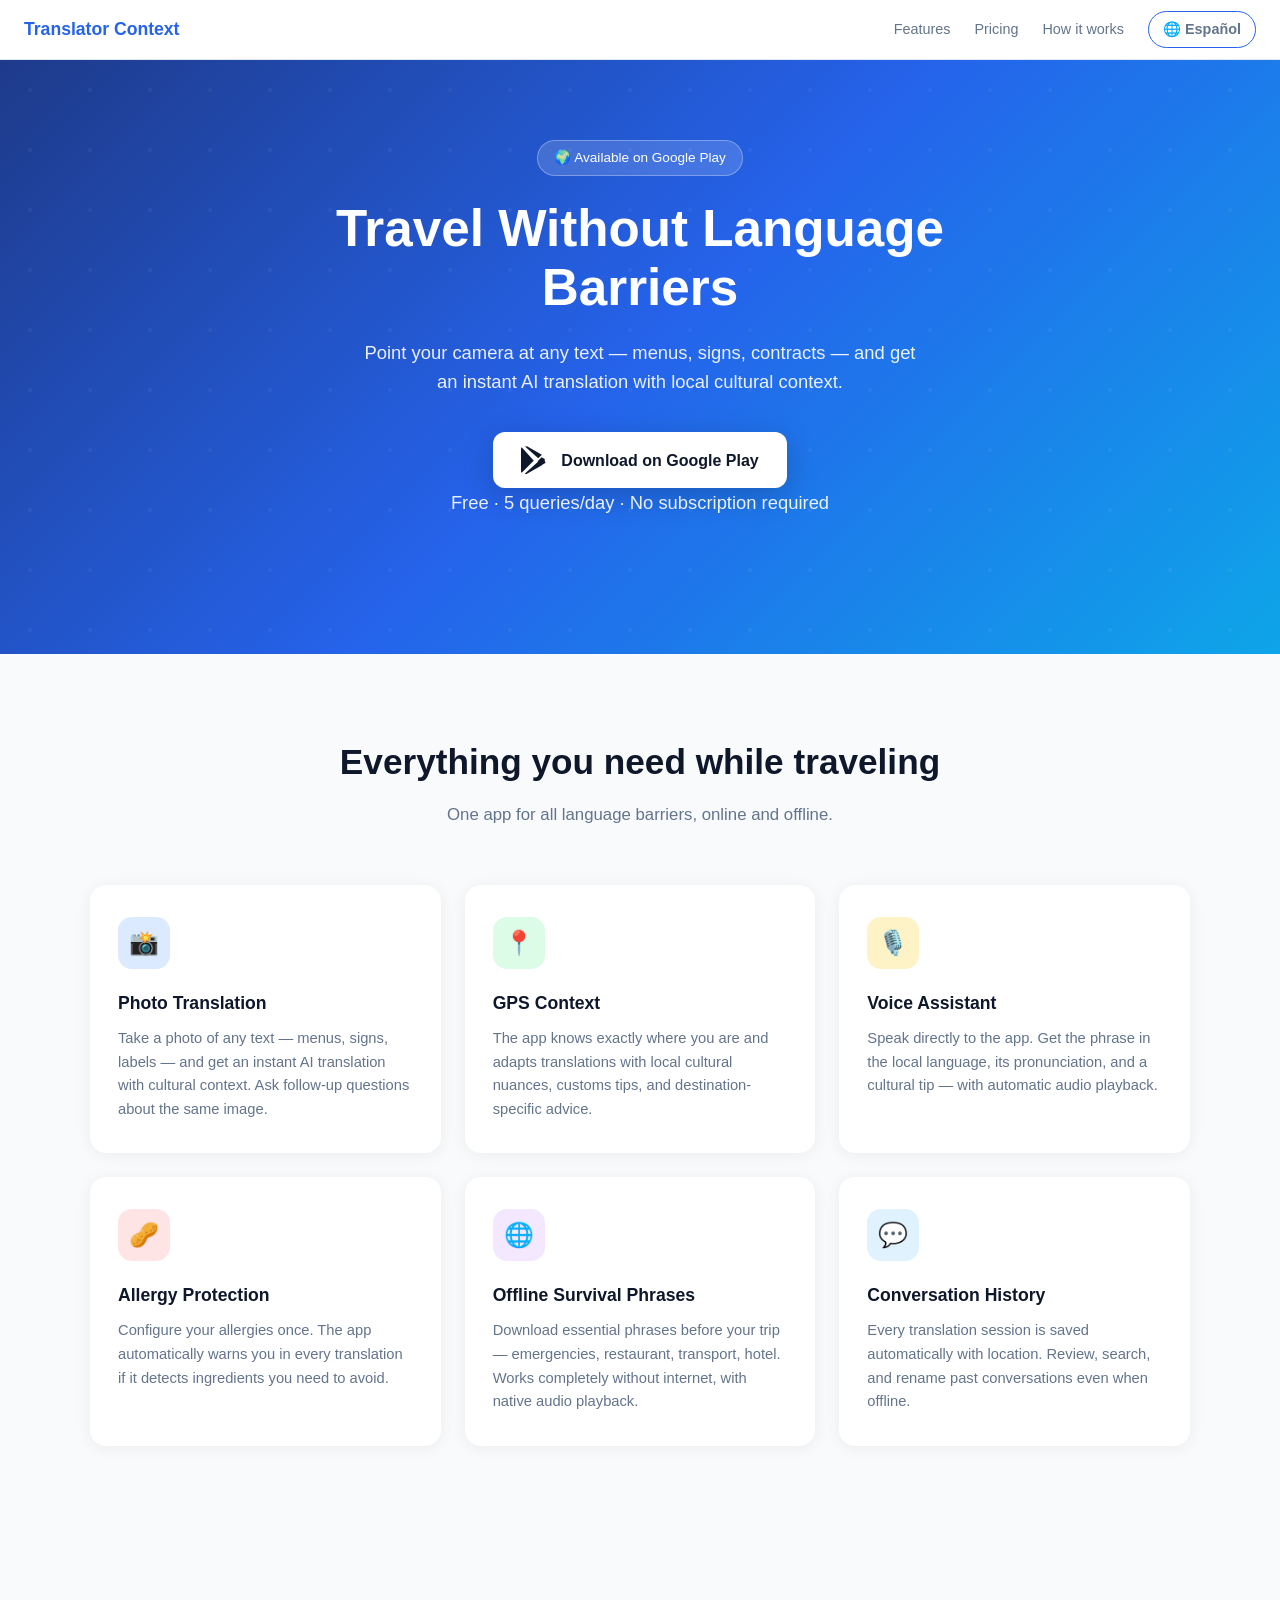
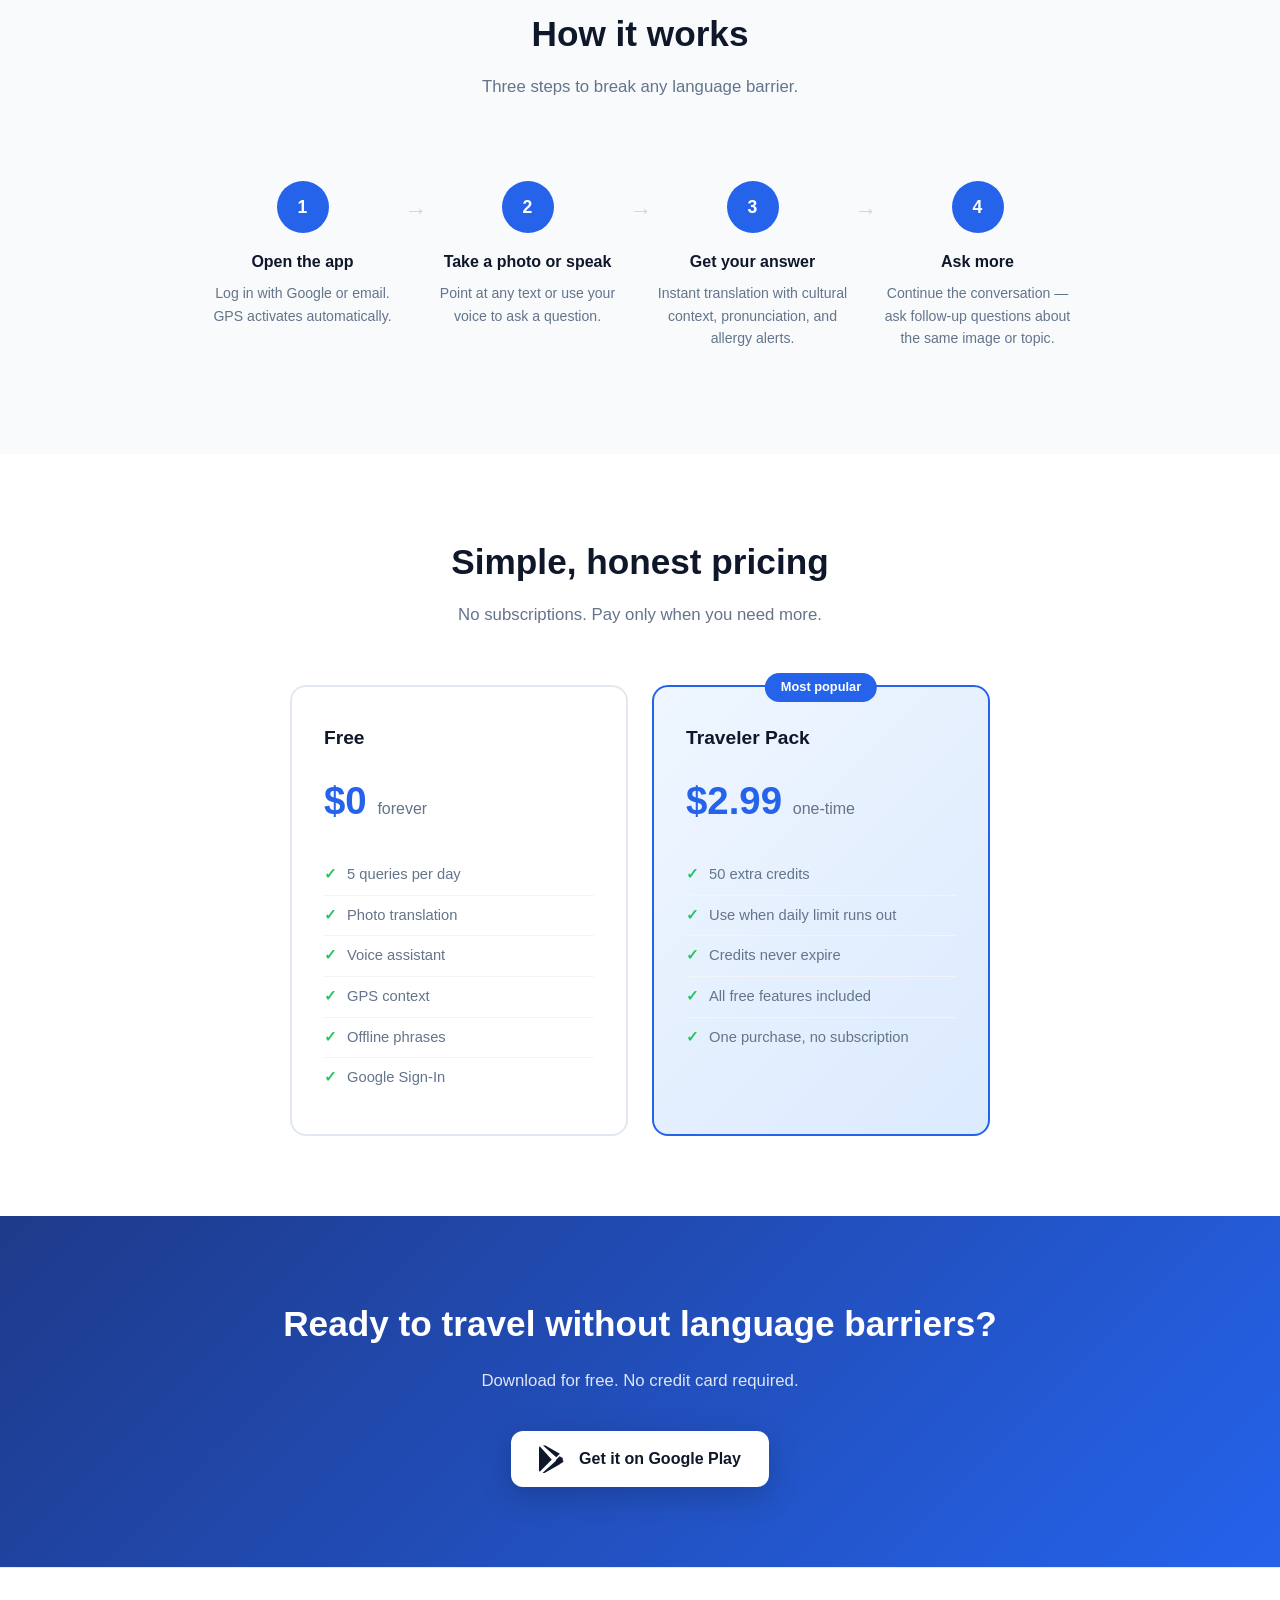
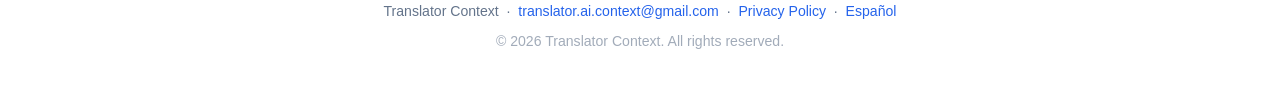
==== landing.html @ 02435a52 "Add files via upload" ====
<!DOCTYPE html>
<html lang="en">
<head>
  <meta charset="UTF-8" />
  <meta name="viewport" content="width=device-width, initial-scale=1.0" />
  <title>Translator Context — Smart Travel Translator</title>
  <meta name="description" content="AI-powered travel translator app. Translate menus, signs and anything with your camera. Offline survival phrases, voice assistant, allergy alerts. Available on Google Play." />
  <link rel="stylesheet" href="styles.css" />
  <link rel="icon" href="icon.png" type="image/png" />
</head>
<body>

<nav>
  <span class="nav-logo">Translator Context</span>
  <div class="nav-links">
    <a href="#features">Features</a>
    <a href="#pricing">Pricing</a>
    <a href="#how">How it works</a>
    <a href="es.html" class="lang-switch">🌐 Español</a>
  </div>
</nav>

<!-- HERO -->
<section class="hero">
  <div class="hero-content">
    <div class="hero-badge">🌍 Available on Google Play</div>
    <h1>Travel Without Language Barriers</h1>
    <p>Point your camera at any text — menus, signs, contracts — and get an instant AI translation with local cultural context.</p>
    <a href="https://play.google.com/store/apps/details?id=com.translatorcontext.app" class="btn-play">
      <svg viewBox="0 0 24 24" fill="currentColor"><path d="M3.18 23.76a2 2 0 001.96-.08l12.76-7.26-3.1-3.12-11.62 10.46zM.5 1.1C.19 1.53 0 2.12 0 2.87v18.27c0 .75.19 1.34.51 1.76l.09.08 10.24-10.24v-.24L.59 1.02.5 1.1zm19.86 10.06l-2.7-1.54-3.4 3.41 3.4 3.4 2.72-1.55c.78-.44.78-1.16-.02-1.72zM5.14.24L17.9 7.5l-3.1 3.1L3.18.24A2 2 0 005.14.24z"/></svg>
      Download on Google Play
    </a>
    <p class="hero-sub">Free · 5 queries/day · No subscription required</p>
  </div>
</section>

<!-- FEATURES -->
<section class="features" id="features">
  <div class="section-header">
    <h2>Everything you need while traveling</h2>
    <p>One app for all language barriers, online and offline.</p>
  </div>
  <div class="features-grid">

    <div class="feature-card">
      <div class="feature-icon" style="background:#dbeafe">📸</div>
      <h3>Photo Translation</h3>
      <p>Take a photo of any text — menus, signs, labels — and get an instant AI translation with cultural context. Ask follow-up questions about the same image.</p>
    </div>

    <div class="feature-card">
      <div class="feature-icon" style="background:#dcfce7">📍</div>
      <h3>GPS Context</h3>
      <p>The app knows exactly where you are and adapts translations with local cultural nuances, customs tips, and destination-specific advice.</p>
    </div>

    <div class="feature-card">
      <div class="feature-icon" style="background:#fef3c7">🎙️</div>
      <h3>Voice Assistant</h3>
      <p>Speak directly to the app. Get the phrase in the local language, its pronunciation, and a cultural tip — with automatic audio playback.</p>
    </div>

    <div class="feature-card">
      <div class="feature-icon" style="background:#ffe4e6">🥜</div>
      <h3>Allergy Protection</h3>
      <p>Configure your allergies once. The app automatically warns you in every translation if it detects ingredients you need to avoid.</p>
    </div>

    <div class="feature-card">
      <div class="feature-icon" style="background:#f3e8ff">🌐</div>
      <h3>Offline Survival Phrases</h3>
      <p>Download essential phrases before your trip — emergencies, restaurant, transport, hotel. Works completely without internet, with native audio playback.</p>
    </div>

    <div class="feature-card">
      <div class="feature-icon" style="background:#e0f2fe">💬</div>
      <h3>Conversation History</h3>
      <p>Every translation session is saved automatically with location. Review, search, and rename past conversations even when offline.</p>
    </div>

  </div>
</section>

<!-- HOW IT WORKS -->
<section class="how" id="how">
  <div class="section-header">
    <h2>How it works</h2>
    <p>Three steps to break any language barrier.</p>
  </div>
  <div class="steps">
    <div class="step">
      <div class="step-num">1</div>
      <h4>Open the app</h4>
      <p>Log in with Google or email. GPS activates automatically.</p>
    </div>
    <div class="step">
      <div class="step-num">2</div>
      <h4>Take a photo or speak</h4>
      <p>Point at any text or use your voice to ask a question.</p>
    </div>
    <div class="step">
      <div class="step-num">3</div>
      <h4>Get your answer</h4>
      <p>Instant translation with cultural context, pronunciation, and allergy alerts.</p>
    </div>
    <div class="step">
      <div class="step-num">4</div>
      <h4>Ask more</h4>
      <p>Continue the conversation — ask follow-up questions about the same image or topic.</p>
    </div>
  </div>
</section>

<!-- PRICING -->
<section class="pricing" id="pricing">
  <div class="section-header">
    <h2>Simple, honest pricing</h2>
    <p>No subscriptions. Pay only when you need more.</p>
  </div>
  <div class="pricing-grid">

    <div class="pricing-card">
      <h3>Free</h3>
      <div class="price">$0 <span>forever</span></div>
      <ul class="pricing-features">
        <li>5 queries per day</li>
        <li>Photo translation</li>
        <li>Voice assistant</li>
        <li>GPS context</li>
        <li>Offline phrases</li>
        <li>Google Sign-In</li>
      </ul>
    </div>

    <div class="pricing-card featured">
      <div class="pricing-badge">Most popular</div>
      <h3>Traveler Pack</h3>
      <div class="price">$2.99 <span>one-time</span></div>
      <ul class="pricing-features">
        <li>50 extra credits</li>
        <li>Use when daily limit runs out</li>
        <li>Credits never expire</li>
        <li>All free features included</li>
        <li>One purchase, no subscription</li>
      </ul>
    </div>

  </div>
</section>

<!-- CTA -->
<section class="cta">
  <h2>Ready to travel without language barriers?</h2>
  <p>Download for free. No credit card required.</p>
  <a href="https://play.google.com/store/apps/details?id=com.translatorcontext.app" class="btn-play" style="margin: 0 auto; display: inline-flex;">
    <svg viewBox="0 0 24 24" width="28" height="28" fill="currentColor"><path d="M3.18 23.76a2 2 0 001.96-.08l12.76-7.26-3.1-3.12-11.62 10.46zM.5 1.1C.19 1.53 0 2.12 0 2.87v18.27c0 .75.19 1.34.51 1.76l.09.08 10.24-10.24v-.24L.59 1.02.5 1.1zm19.86 10.06l-2.7-1.54-3.4 3.41 3.4 3.4 2.72-1.55c.78-.44.78-1.16-.02-1.72zM5.14.24L17.9 7.5l-3.1 3.1L3.18.24A2 2 0 005.14.24z"/></svg>
    Get it on Google Play
  </a>
</section>

<footer>
  <p>
    Translator Context &nbsp;·&nbsp;
    <a href="mailto:translator.ai.context@gmail.com">translator.ai.context@gmail.com</a>
    &nbsp;·&nbsp;
    <a href="privacy.html">Privacy Policy</a>
    &nbsp;·&nbsp;
    <a href="es.html">Español</a>
  </p>
  <p style="margin-top:8px; opacity:.6">© 2026 Translator Context. All rights reserved.</p>
</footer>

</body>
</html>
---- styles.css ----
* { margin: 0; padding: 0; box-sizing: border-box; }

:root {
  --primary: #2563eb;
  --primary-dark: #1d4ed8;
  --accent: #0ea5e9;
  --dark: #0f172a;
  --gray: #64748b;
  --light: #f8fafc;
  --white: #ffffff;
  --radius: 16px;
}

body {
  font-family: -apple-system, BlinkMacSystemFont, 'Segoe UI', Roboto, sans-serif;
  color: var(--dark);
  background: var(--white);
  line-height: 1.6;
}

a { color: inherit; text-decoration: none; }

/* NAV */
nav {
  position: sticky; top: 0; z-index: 100;
  background: rgba(255,255,255,0.92);
  backdrop-filter: blur(12px);
  border-bottom: 1px solid #e2e8f0;
  padding: 0 24px;
  display: flex; align-items: center; justify-content: space-between;
  height: 60px;
}
.nav-logo { font-weight: 700; font-size: 1.1rem; color: var(--primary); }
.nav-links { display: flex; gap: 24px; align-items: center; }
.nav-links a { font-size: 0.9rem; color: var(--gray); transition: color .2s; }
.nav-links a:hover { color: var(--primary); }
.lang-switch {
  font-size: 0.85rem; font-weight: 600;
  padding: 6px 14px; border-radius: 20px;
  border: 1.5px solid var(--primary); color: var(--primary);
  transition: all .2s;
}
.lang-switch:hover { background: var(--primary); color: white; }

/* HERO */
.hero {
  background: linear-gradient(135deg, #1e3a8a 0%, #2563eb 50%, #0ea5e9 100%);
  color: white;
  padding: 80px 24px 100px;
  text-align: center;
  position: relative; overflow: hidden;
}
.hero::before {
  content: '';
  position: absolute; inset: 0;
  background: url("data:image/svg+xml,%3Csvg width='60' height='60' viewBox='0 0 60 60' xmlns='http://www.w3.org/2000/svg'%3E%3Cg fill='none' fill-rule='evenodd'%3E%3Cg fill='%23ffffff' fill-opacity='0.05'%3E%3Ccircle cx='30' cy='30' r='2'/%3E%3C/g%3E%3C/g%3E%3C/svg%3E");
}
.hero-content { position: relative; max-width: 700px; margin: 0 auto; }
.hero-badge {
  display: inline-block;
  background: rgba(255,255,255,0.15);
  border: 1px solid rgba(255,255,255,0.3);
  padding: 6px 16px; border-radius: 20px;
  font-size: 0.85rem; margin-bottom: 24px;
}
.hero h1 { font-size: clamp(2rem, 5vw, 3.2rem); font-weight: 800; line-height: 1.15; margin-bottom: 20px; }
.hero p { font-size: 1.15rem; opacity: 0.9; max-width: 560px; margin: 0 auto 36px; }
.btn-play {
  display: inline-flex; align-items: center; gap: 12px;
  background: white; color: var(--dark);
  padding: 14px 28px; border-radius: 12px;
  font-weight: 700; font-size: 1rem;
  box-shadow: 0 8px 32px rgba(0,0,0,0.2);
  transition: transform .2s, box-shadow .2s;
}
.btn-play:hover { transform: translateY(-2px); box-shadow: 0 12px 40px rgba(0,0,0,0.3); }
.btn-play svg { width: 28px; height: 28px; }
.hero-sub { margin-top: 16px; font-size: 0.85rem; opacity: 0.7; }

/* FEATURES */
.features { padding: 80px 24px; background: var(--light); }
.section-header { text-align: center; margin-bottom: 56px; }
.section-header h2 { font-size: clamp(1.6rem, 3vw, 2.2rem); font-weight: 800; margin-bottom: 12px; }
.section-header p { color: var(--gray); font-size: 1.05rem; max-width: 500px; margin: 0 auto; }

.features-grid {
  display: grid;
  grid-template-columns: repeat(auto-fit, minmax(280px, 1fr));
  gap: 24px; max-width: 1100px; margin: 0 auto;
}
.feature-card {
  background: white; border-radius: var(--radius);
  padding: 32px 28px;
  box-shadow: 0 2px 16px rgba(0,0,0,0.06);
  transition: transform .2s, box-shadow .2s;
}
.feature-card:hover { transform: translateY(-4px); box-shadow: 0 8px 32px rgba(0,0,0,0.1); }
.feature-icon {
  width: 52px; height: 52px; border-radius: 14px;
  display: flex; align-items: center; justify-content: center;
  font-size: 1.5rem; margin-bottom: 20px;
}
.feature-card h3 { font-size: 1.1rem; font-weight: 700; margin-bottom: 10px; }
.feature-card p { color: var(--gray); font-size: 0.92rem; line-height: 1.6; }

/* PRICING */
.pricing { padding: 80px 24px; }
.pricing-grid {
  display: grid; grid-template-columns: repeat(auto-fit, minmax(280px, 1fr));
  gap: 24px; max-width: 700px; margin: 0 auto;
}
.pricing-card {
  border-radius: var(--radius); padding: 36px 32px;
  border: 2px solid #e2e8f0;
}
.pricing-card.featured {
  border-color: var(--primary);
  background: linear-gradient(135deg, #eff6ff, #dbeafe);
  position: relative;
}
.pricing-badge {
  position: absolute; top: -14px; left: 50%; transform: translateX(-50%);
  background: var(--primary); color: white;
  padding: 4px 16px; border-radius: 20px; font-size: 0.8rem; font-weight: 700;
  white-space: nowrap;
}
.pricing-card h3 { font-size: 1.2rem; font-weight: 800; margin-bottom: 8px; }
.price { font-size: 2.4rem; font-weight: 800; color: var(--primary); margin: 16px 0 24px; }
.price span { font-size: 1rem; color: var(--gray); font-weight: 400; }
.pricing-features { list-style: none; }
.pricing-features li {
  padding: 8px 0; font-size: 0.92rem; color: var(--gray);
  border-bottom: 1px solid #f1f5f9;
  display: flex; align-items: center; gap: 10px;
}
.pricing-features li:last-child { border-bottom: none; }
.pricing-features li::before { content: '✓'; color: #22c55e; font-weight: 700; }

/* HOW IT WORKS */
.how { padding: 80px 24px; background: var(--light); }
.steps {
  display: flex; flex-wrap: wrap; justify-content: center;
  gap: 0; max-width: 900px; margin: 0 auto;
}
.step {
  flex: 1; min-width: 200px; max-width: 240px;
  text-align: center; padding: 24px 16px;
  position: relative;
}
.step:not(:last-child)::after {
  content: '→';
  position: absolute; right: -12px; top: 36px;
  font-size: 1.4rem; color: #cbd5e1;
}
.step-num {
  width: 52px; height: 52px; border-radius: 50%;
  background: var(--primary); color: white;
  display: flex; align-items: center; justify-content: center;
  font-weight: 800; font-size: 1.1rem;
  margin: 0 auto 16px;
}
.step h4 { font-weight: 700; margin-bottom: 8px; }
.step p { font-size: 0.88rem; color: var(--gray); }

/* CTA */
.cta {
  padding: 80px 24px;
  background: linear-gradient(135deg, #1e3a8a, #2563eb);
  text-align: center; color: white;
}
.cta h2 { font-size: clamp(1.6rem, 3vw, 2.2rem); font-weight: 800; margin-bottom: 16px; }
.cta p { opacity: 0.85; margin-bottom: 36px; font-size: 1.05rem; }

/* FOOTER */
footer {
  padding: 32px 24px; text-align: center;
  color: var(--gray); font-size: 0.88rem;
  border-top: 1px solid #e2e8f0;
}
footer a { color: var(--primary); }
footer a:hover { text-decoration: underline; }

@media (max-width: 600px) {
  .step:not(:last-child)::after { display: none; }
  .nav-links { gap: 12px; }
}
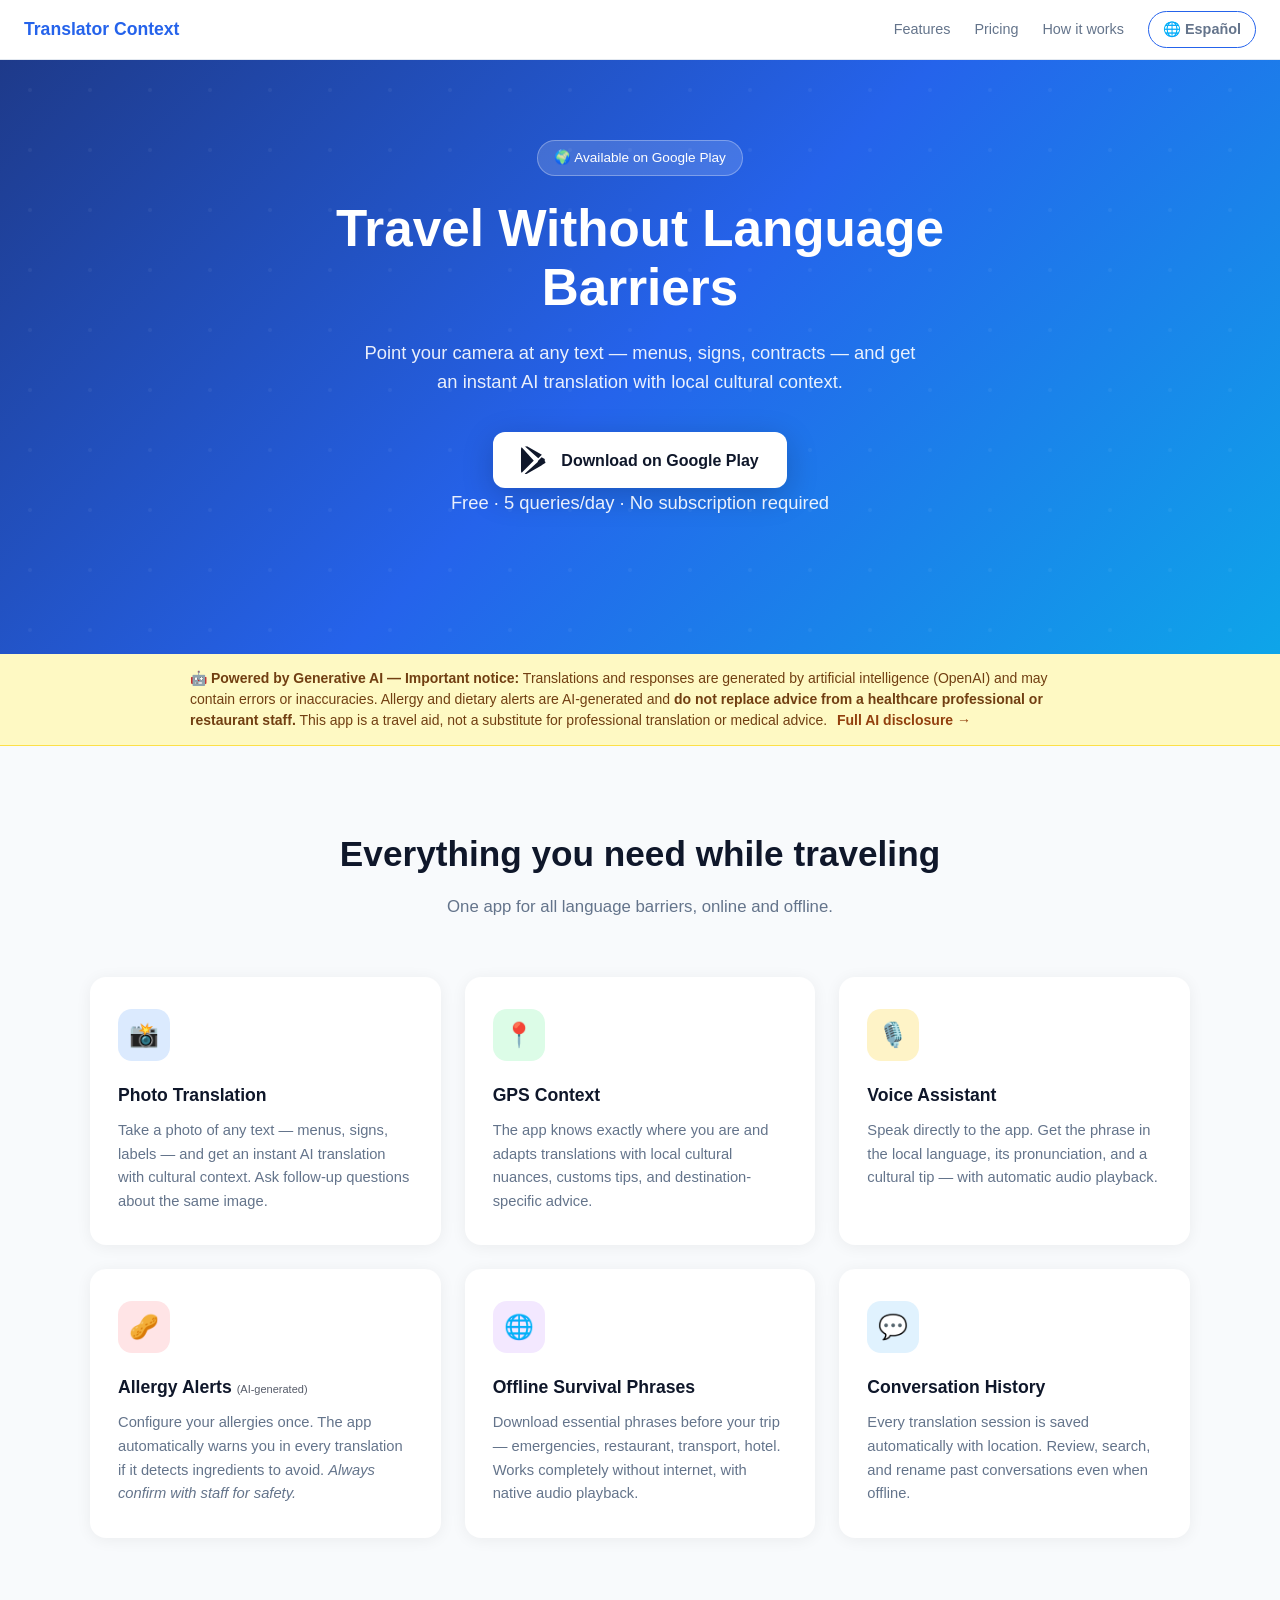
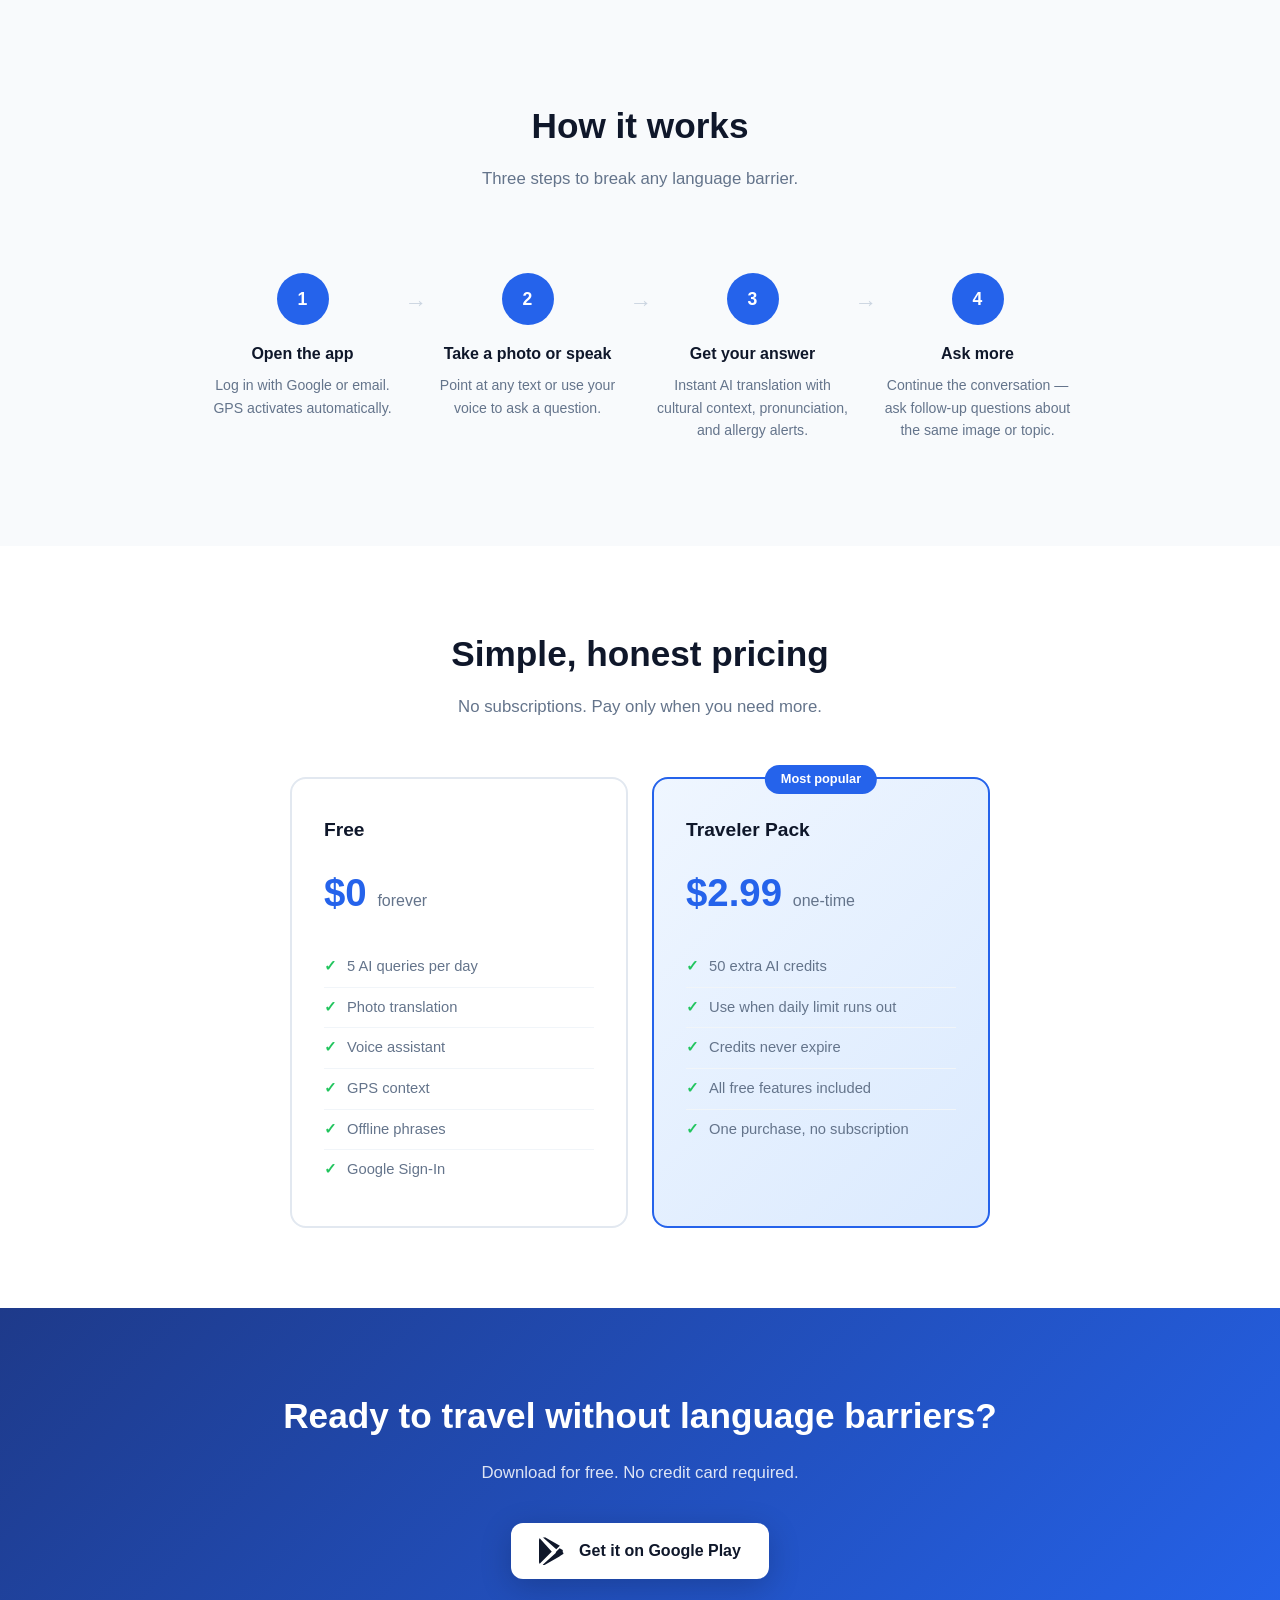
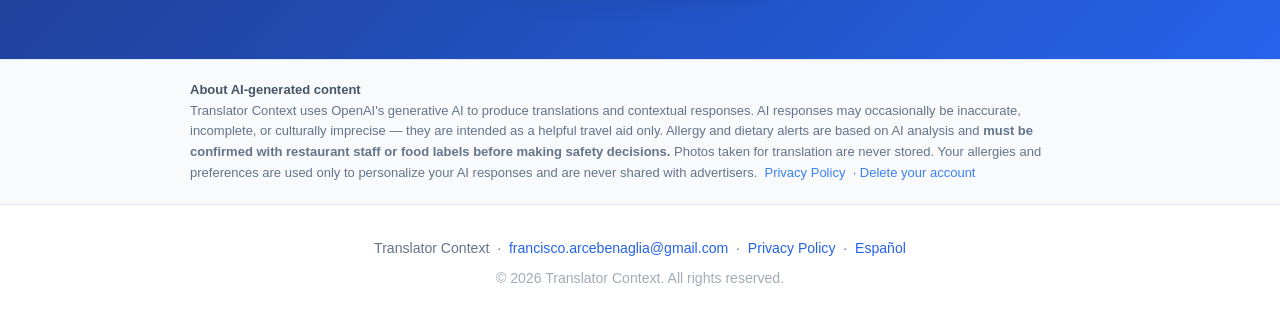
==== commit 37d52b79: "Improve landing: AI disclaimer banner, allergy warning, fix privacy link, AI transparency section" ====
--- a/landing.html
+++ b/landing.html
@@ -3,7 +3,7 @@
 <head>
   <meta charset="UTF-8" />
   <meta name="viewport" content="width=device-width, initial-scale=1.0" />
-  <title>Translator Context — Smart Travel Translator</title>
+  <title>Translator Context — Smart AI Travel Translator</title>
   <meta name="description" content="AI-powered travel translator app. Translate menus, signs and anything with your camera. Offline survival phrases, voice assistant, allergy alerts. Available on Google Play." />
   <link rel="stylesheet" href="styles.css" />
   <link rel="icon" href="icon.png" type="image/png" />
@@ -34,6 +34,17 @@
   </div>
 </section>
 
+<!-- AI DISCLAIMER BANNER -->
+<section style="background:#fef9c3; border-bottom: 1px solid #fde047; padding: 14px 24px;">
+  <div style="max-width:900px; margin:0 auto; font-size:14px; color:#713f12; line-height:1.5;">
+    <strong>🤖 Powered by Generative AI — Important notice:</strong>
+    Translations and responses are generated by artificial intelligence (OpenAI) and may contain errors or inaccuracies.
+    Allergy and dietary alerts are AI-generated and <strong>do not replace advice from a healthcare professional or restaurant staff.</strong>
+    This app is a travel aid, not a substitute for professional translation or medical advice.
+    <a href="index.html#en" style="color:#92400e; font-weight:600; margin-left:6px;">Full AI disclosure →</a>
+  </div>
+</section>
+
 <!-- FEATURES -->
 <section class="features" id="features">
   <div class="section-header">
@@ -62,8 +73,8 @@
 
     <div class="feature-card">
       <div class="feature-icon" style="background:#ffe4e6">🥜</div>
-      <h3>Allergy Protection</h3>
-      <p>Configure your allergies once. The app automatically warns you in every translation if it detects ingredients you need to avoid.</p>
+      <h3>Allergy Alerts <span style="font-size:11px;font-weight:400;opacity:.7">(AI-generated)</span></h3>
+      <p>Configure your allergies once. The app automatically warns you in every translation if it detects ingredients to avoid. <em>Always confirm with staff for safety.</em></p>
     </div>
 
     <div class="feature-card">
@@ -101,7 +112,7 @@
     <div class="step">
       <div class="step-num">3</div>
       <h4>Get your answer</h4>
-      <p>Instant translation with cultural context, pronunciation, and allergy alerts.</p>
+      <p>Instant AI translation with cultural context, pronunciation, and allergy alerts.</p>
     </div>
     <div class="step">
       <div class="step-num">4</div>
@@ -123,7 +134,7 @@
       <h3>Free</h3>
       <div class="price">$0 <span>forever</span></div>
       <ul class="pricing-features">
-        <li>5 queries per day</li>
+        <li>5 AI queries per day</li>
         <li>Photo translation</li>
         <li>Voice assistant</li>
         <li>GPS context</li>
@@ -137,7 +148,7 @@
       <h3>Traveler Pack</h3>
       <div class="price">$2.99 <span>one-time</span></div>
       <ul class="pricing-features">
-        <li>50 extra credits</li>
+        <li>50 extra AI credits</li>
         <li>Use when daily limit runs out</li>
         <li>Credits never expire</li>
         <li>All free features included</li>
@@ -158,12 +169,27 @@
   </a>
 </section>
 
+<!-- AI TRANSPARENCY FOOTER NOTE -->
+<section style="background:#f8fafc; border-top: 1px solid #e2e8f0; padding: 20px 24px;">
+  <div style="max-width:900px; margin:0 auto; font-size:13px; color:#64748b; line-height:1.6;">
+    <strong style="color:#475569;">About AI-generated content</strong><br>
+    Translator Context uses OpenAI's generative AI to produce translations and contextual responses.
+    AI responses may occasionally be inaccurate, incomplete, or culturally imprecise — they are intended as a
+    helpful travel aid only. Allergy and dietary alerts are based on AI analysis and <strong>must be confirmed
+    with restaurant staff or food labels before making safety decisions.</strong>
+    Photos taken for translation are never stored. Your allergies and preferences are used only to personalize
+    your AI responses and are never shared with advertisers.
+    &nbsp;<a href="index.html" style="color:#3b82f6;">Privacy Policy</a>
+    &nbsp;·&nbsp;<a href="account-deletion.html" style="color:#3b82f6;">Delete your account</a>
+  </div>
+</section>
+
 <footer>
   <p>
     Translator Context &nbsp;·&nbsp;
-    <a href="mailto:translator.ai.context@gmail.com">translator.ai.context@gmail.com</a>
+    <a href="mailto:francisco.arcebenaglia@gmail.com">francisco.arcebenaglia@gmail.com</a>
     &nbsp;·&nbsp;
-    <a href="privacy.html">Privacy Policy</a>
+    <a href="index.html">Privacy Policy</a>
     &nbsp;·&nbsp;
     <a href="es.html">Español</a>
   </p>
